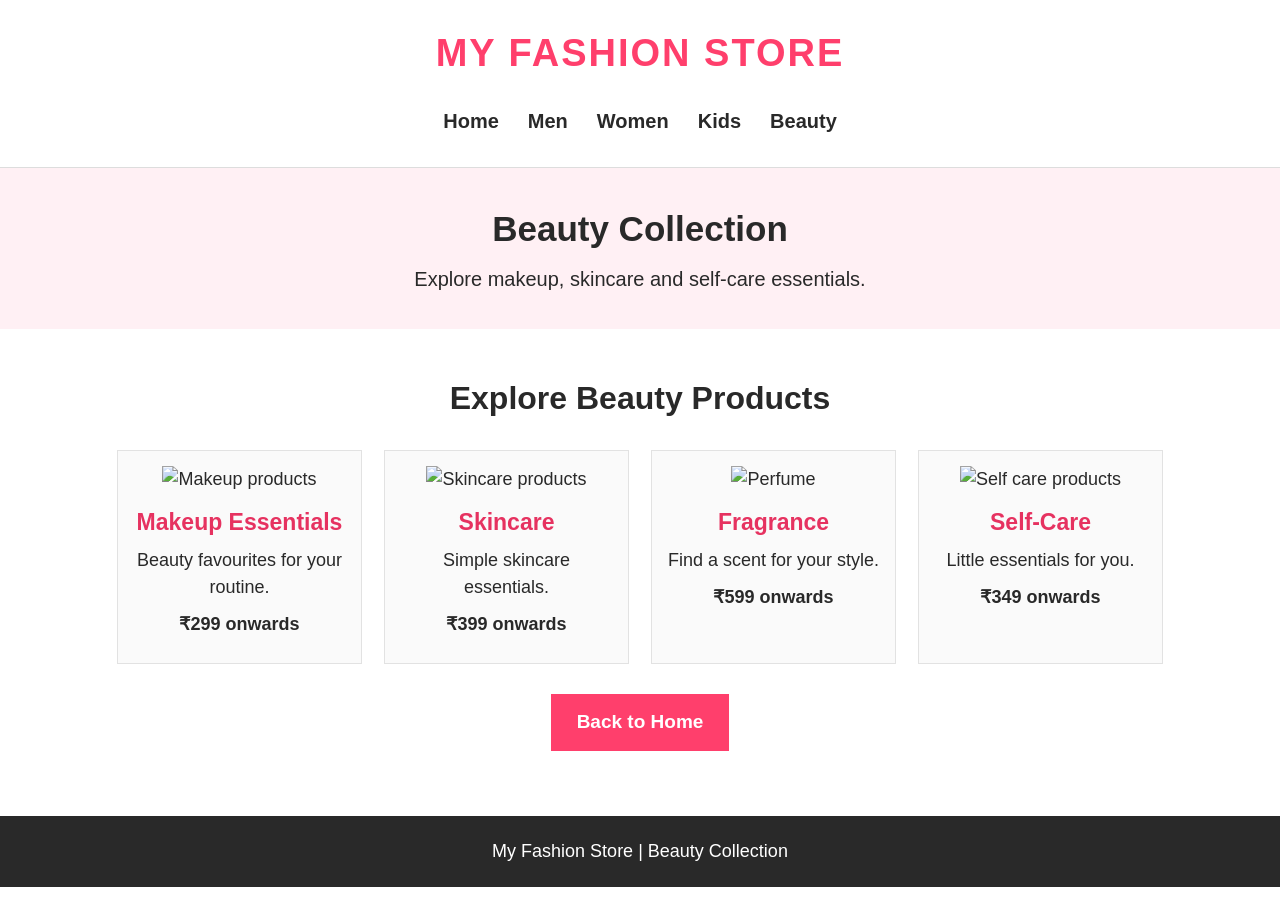
==== beauty.html @ 070bb487 "Add files via upload" ====
<!DOCTYPE html>
<html lang="en">
<head>
    <meta charset="UTF-8">
    <meta name="viewport" content="width=device-width, initial-scale=1.0">
    <title>Beauty Collection</title>
    <link rel="stylesheet" href="style.css">
</head>
<body>

<header>
    <h1>MY FASHION STORE</h1>
    <nav>
        <a href="index.html">Home</a>
        <a href="men.html">Men</a>
        <a href="women.html">Women</a>
        <a href="kids.html">Kids</a>
        <a href="beauty.html">Beauty</a>
    </nav>
</header>

<section class="collection-intro">
    <h2>Beauty Collection</h2>
    <p>Explore makeup, skincare and self-care essentials.</p>
</section>

<section class="collection">
    <h2>Explore Beauty Products</h2>

    <div class="product-list">
        <div class="product">
            <img src="https://images.unsplash.com/photo-1596462502278-27bfdc403348?auto=format&fit=crop&w=600&q=80" alt="Makeup products">
            <h3>Makeup Essentials</h3>
            <p>Beauty favourites for your routine.</p>
            <p class="price">₹299 onwards</p>
        </div>

        <div class="product">
            <img src="https://images.unsplash.com/photo-1608248543803-ba4f8c70ae0b?auto=format&fit=crop&w=600&q=80" alt="Skincare products">
            <h3>Skincare</h3>
            <p>Simple skincare essentials.</p>
            <p class="price">₹399 onwards</p>
        </div>

        <div class="product">
            <img src="https://images.unsplash.com/photo-1608571423902-eed4a5ad8108?auto=format&fit=crop&w=600&q=80" alt="Perfume">
            <h3>Fragrance</h3>
            <p>Find a scent for your style.</p>
            <p class="price">₹599 onwards</p>
        </div>

        <div class="product">
            <img src="https://images.unsplash.com/photo-1571781926291-c477ebfd024b?auto=format&fit=crop&w=600&q=80" alt="Self care products">
            <h3>Self-Care</h3>
            <p>Little essentials for you.</p>
            <p class="price">₹349 onwards</p>
        </div>
    </div>

    <p style="margin-top: 30px;">
        <a class="shop-button" href="index.html">Back to Home</a>
    </p>
</section>

<footer>
    <p>My Fashion Store | Beauty Collection</p>
</footer>

</body>
</html>
---- style.css ----
* {
    margin: 0;
    padding: 0;
    box-sizing: border-box;
}

body {
    font-family: Arial, sans-serif;
    background-color: #ffffff;
    color: #292929;
    font-size: 18px;
    line-height: 1.5;
}

/* Header */

header {
    background-color: white;
    padding: 25px 18px;
    text-align: center;
    border-bottom: 1px solid #dddddd;
}

header h1 {
    color: #ff3f6c;
    font-size: 38px;
    letter-spacing: 2px;
    margin-bottom: 18px;
}

/* Navigation */

nav a {
    display: inline-block;
    text-decoration: none;
    color: #292929;
    margin: 6px 12px;
    font-size: 20px;
    font-weight: bold;
}

nav a:hover {
    color: #ff3f6c;
}

/* Home Banner */

.welcome {
    background-color: #fff0f4;
    text-align: center;
    padding: 40px 20px;
}

.welcome h2 {
    font-size: 36px;
    margin-bottom: 12px;
}

.welcome p {
    font-size: 21px;
    margin-bottom: 20px;
}

.hero-image {
    width: 88%;
    height: 350px;
    object-fit: cover;
    margin: 10px 0 20px;
}

.shop-button {
    display: inline-block;
    background-color: #ff3f6c;
    color: white;
    padding: 14px 26px;
    text-decoration: none;
    font-size: 19px;
    font-weight: bold;
}

.shop-button:hover {
    background-color: #d92d57;
}

/* Categories and Products */

.categories,
.collection {
    padding: 45px 22px;
    text-align: center;
}

.categories h2,
.collection h2 {
    font-size: 32px;
    margin-bottom: 28px;
}

.category-list,
.product-list {
    display: flex;
    justify-content: center;
    gap: 22px;
    flex-wrap: wrap;
}

.category,
.product {
    background-color: #fafafa;
    border: 1px solid #e2e2e2;
    padding: 15px;
    width: 245px;
    text-align: center;
}

.category img {
    width: 100%;
    height: 200px;
    object-fit: cover;
    margin-bottom: 12px;
}

.product img {
    width: 100%;
    height: 250px;
    object-fit: cover;
    margin-bottom: 12px;
}

.category h3,
.product h3 {
    color: #e63260;
    font-size: 23px;
    margin-bottom: 8px;
}

.category p,
.product p {
    font-size: 18px;
    margin-bottom: 10px;
}

.category a,
.product a {
    color: #292929;
    font-weight: bold;
}

.price {
    font-weight: bold;
    font-size: 19px;
}

/* Collection Heading */

.collection-intro {
    background-color: #fff0f4;
    text-align: center;
    padding: 35px 18px;
}

.collection-intro h2 {
    font-size: 35px;
    margin-bottom: 8px;
}

.collection-intro p {
    font-size: 20px;
}

/* Footer */

footer {
    background-color: #292929;
    color: white;
    text-align: center;
    padding: 22px;
    margin-top: 20px;
}

footer a {
    color: white;
}

/* Mobile Screen */

@media (max-width: 600px) {
    header h1 {
        font-size: 29px;
    }

    nav a {
        font-size: 17px;
        margin: 5px 8px;
    }

    .hero-image {
        width: 100%;
        height: 230px;
    }

    .category,
    .product {
        width: 100%;
        max-width: 340px;
    }
}
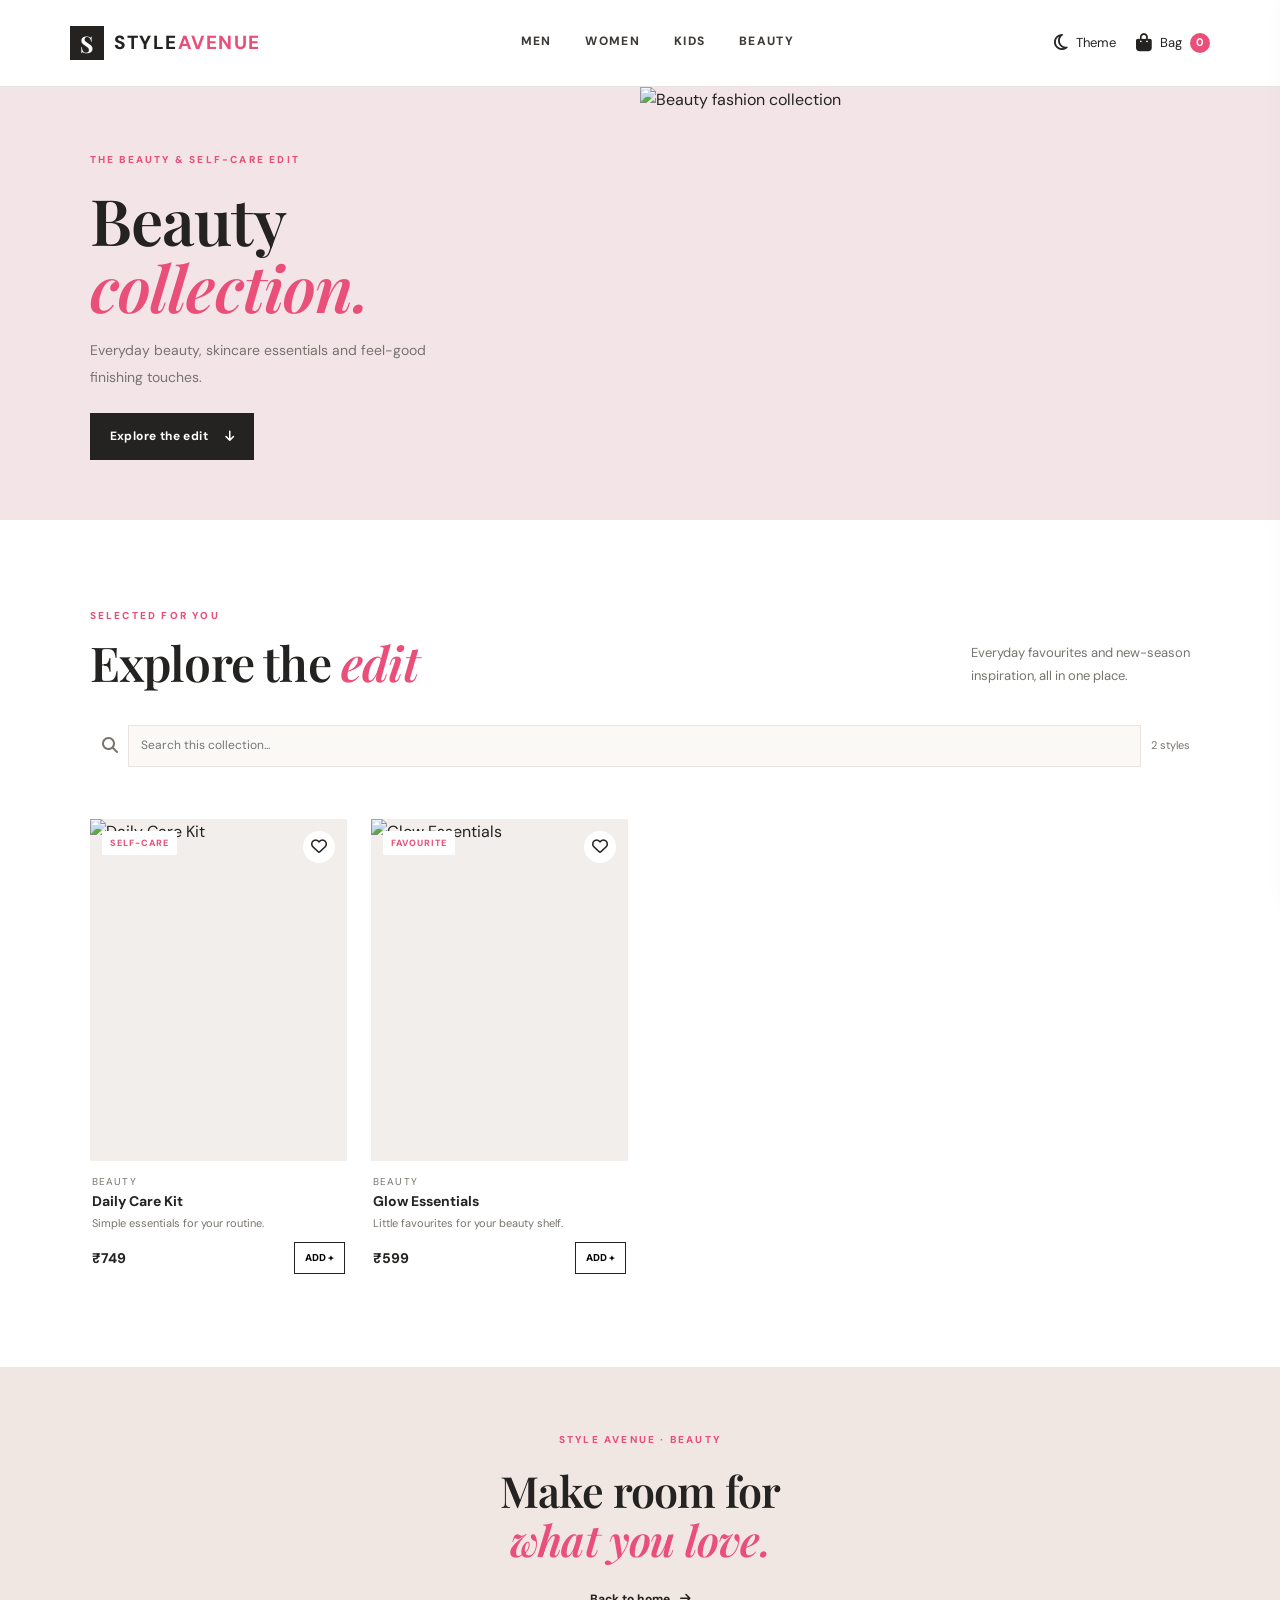
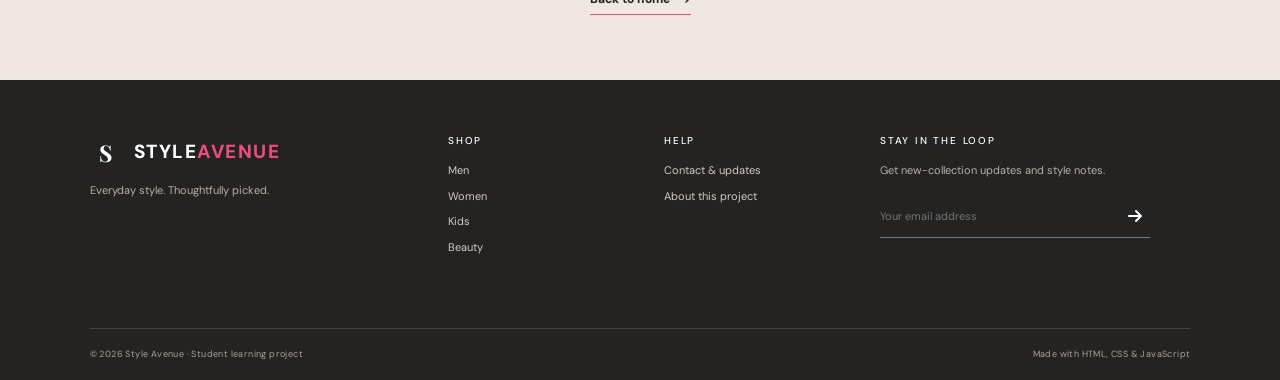
==== commit 5fd2ad79: "Updated Myntra Clone with CSS and JavaScript" ====
--- a/beauty.html
+++ b/beauty.html
@@ -1,71 +1,108 @@
-
-<!DOCTYPE html>
-<html lang="en">
-<head>
-    <meta charset="UTF-8">
-    <meta name="viewport" content="width=device-width, initial-scale=1.0">
-    <title>Beauty Collection</title>
-    <link rel="stylesheet" href="style.css">
-</head>
-<body>
-
-<header>
-    <h1>MY FASHION STORE</h1>
-    <nav>
-        <a href="index.html">Home</a>
-        <a href="men.html">Men</a>
-        <a href="women.html">Women</a>
-        <a href="kids.html">Kids</a>
-        <a href="beauty.html">Beauty</a>
-    </nav>
-</header>
-
-<section class="collection-intro">
-    <h2>Beauty Collection</h2>
-    <p>Explore makeup, skincare and self-care essentials.</p>
-</section>
-
-<section class="collection">
-    <h2>Explore Beauty Products</h2>
-
-    <div class="product-list">
-        <div class="product">
-            <img src="https://images.unsplash.com/photo-1596462502278-27bfdc403348?auto=format&fit=crop&w=600&q=80" alt="Makeup products">
-            <h3>Makeup Essentials</h3>
-            <p>Beauty favourites for your routine.</p>
-            <p class="price">₹299 onwards</p>
-        </div>
-
-        <div class="product">
-            <img src="https://images.unsplash.com/photo-1608248543803-ba4f8c70ae0b?auto=format&fit=crop&w=600&q=80" alt="Skincare products">
-            <h3>Skincare</h3>
-            <p>Simple skincare essentials.</p>
-            <p class="price">₹399 onwards</p>
-        </div>
-
-        <div class="product">
-            <img src="https://images.unsplash.com/photo-1608571423902-eed4a5ad8108?auto=format&fit=crop&w=600&q=80" alt="Perfume">
-            <h3>Fragrance</h3>
-            <p>Find a scent for your style.</p>
-            <p class="price">₹599 onwards</p>
-        </div>
-
-        <div class="product">
-            <img src="https://images.unsplash.com/photo-1571781926291-c477ebfd024b?auto=format&fit=crop&w=600&q=80" alt="Self care products">
-            <h3>Self-Care</h3>
-            <p>Little essentials for you.</p>
-            <p class="price">₹349 onwards</p>
-        </div>
-    </div>
-
-    <p style="margin-top: 30px;">
-        <a class="shop-button" href="index.html">Back to Home</a>
-    </p>
-</section>
-
-<footer>
-    <p>My Fashion Store | Beauty Collection</p>
-</footer>
-
-</body>
-</html>
+<!DOCTYPE html>
+<html lang="en">
+
+<head>
+  <meta charset="UTF-8">
+  <meta name="viewport" content="width=device-width, initial-scale=1.0">
+  <meta name="description"
+    content="Explore thoughtfully selected fashion, everyday essentials and beauty at Style Avenue.">
+  <link rel="preconnect" href="https://fonts.googleapis.com">
+  <link rel="preconnect" href="https://fonts.gstatic.com" crossorigin>
+  <link
+    href="https://fonts.googleapis.com/css2?family=DM+Sans:wght@400;500;600;700;800&family=Playfair+Display:wght@600;700&display=swap"
+    rel="stylesheet">
+  <link rel="stylesheet" href="https://cdnjs.cloudflare.com/ajax/libs/font-awesome/6.5.2/css/all.min.css">
+  <link href="https://cdn.jsdelivr.net/npm/bootstrap@5.3.3/dist/css/bootstrap.min.css" rel="stylesheet">
+  <link rel="stylesheet" href="style.css">
+  <title>Beauty | Style Avenue</title>
+</head>
+
+<body data-page="beauty">
+  <header class="site-header">
+    <div class="top-line container-fluid">
+      <a class="brand" href="index.html" aria-label="Style Avenue home"><span
+          class="brand-mark">S</span><span>STYLE<span class="brand-accent">AVENUE</span></span></a>
+      <nav class="main-nav" aria-label="Main navigation">
+        <a href="men.html">MEN</a><a href="women.html">WOMEN</a><a href="kids.html">KIDS</a><a
+          href="beauty.html">BEAUTY</a>
+      </nav>
+      <div class="header-actions"><button class="icon-action" id="themeButton" type="button"
+          aria-label="Change theme"><i class="fa-regular fa-moon"></i><span>Theme</span></button><button
+          class="icon-action cart-action" id="cartButton" type="button"><i
+            class="fa-solid fa-bag-shopping"></i><span>Bag</span><b id="cartCount">0</b></button></div>
+    </div>
+    <div class="mobile-nav"><a href="index.html">Home</a><a href="men.html">Men</a><a href="women.html">Women</a><a
+        href="kids.html">Kids</a><a href="beauty.html">Beauty</a></div>
+  </header>
+  <main>
+    <section class="collection-hero collection-beauty">
+      <div class="collection-hero-copy">
+        <p class="eyebrow">THE BEAUTY & SELF-CARE EDIT</p>
+        <h1>Beauty<br><em>collection.</em></h1>
+        <p>Everyday beauty, skincare essentials and feel-good finishing touches.</p><a class="primary-button"
+          href="#collection-products">Explore the edit <i class="fa-solid fa-arrow-down"></i></a>
+      </div>
+      <div class="collection-hero-image"><img
+          src="https://images.unsplash.com/photo-1596462502278-27bfdc403348?auto=format&fit=crop&w=1100&q=85"
+          alt="Beauty fashion collection"></div>
+    </section>
+    <section class="collection-products section-wrap" id="collection-products">
+      <div class="section-heading">
+        <div>
+          <p class="eyebrow">SELECTED FOR YOU</p>
+          <h2>Explore the <em>edit</em></h2>
+        </div>
+        <p>Everyday favourites and new-season<br>inspiration, all in one place.</p>
+      </div>
+      <div class="filter-bar"><label for="productSearch"><i class="fa-solid fa-magnifying-glass"></i></label><input
+          id="productSearch" type="search" placeholder="Search this collection..."><span class="result-count"
+          id="resultCount"></span></div>
+      <div class="product-grid row g-4" id="productGrid"></div>
+      <p class="no-results" id="noResults">No products match your search. Try another word.</p>
+    </section>
+    <section class="collection-note">
+      <p class="eyebrow">STYLE AVENUE · BEAUTY</p>
+      <h2>Make room for<br><em>what you love.</em></h2><a class="text-link" href="index.html">Back to home <i
+          class="fa-solid fa-arrow-right"></i></a>
+    </section>
+  </main>
+  <footer class="site-footer">
+    <div class="footer-main container-fluid">
+      <div><a class="brand footer-brand" href="index.html"><span class="brand-mark">S</span><span>STYLE<span
+              class="brand-accent">AVENUE</span></span></a>
+        <p>Everyday style. Thoughtfully picked.</p>
+      </div>
+      <div>
+        <h3>SHOP</h3><a href="men.html">Men</a><a href="women.html">Women</a><a href="kids.html">Kids</a><a
+          href="beauty.html">Beauty</a>
+      </div>
+      <div>
+        <h3>HELP</h3><a href="#newsletter">Contact & updates</a><a href="#footer-note">About this project</a>
+      </div>
+      <div>
+        <h3>STAY IN THE LOOP</h3>
+        <p>Get new-collection updates and style notes.</p>
+        <form id="newsletterForm" class="newsletter-form"><label class="visually-hidden" for="emailInput">Email
+            address</label><input id="emailInput" type="email" placeholder="Your email address" required><button
+            type="submit" aria-label="Subscribe"><i class="fa-solid fa-arrow-right"></i></button></form>
+        <p id="formMessage" class="form-message" aria-live="polite"></p>
+      </div>
+    </div>
+    <div class="footer-bottom" id="footer-note"><span>© 2026 Style Avenue · Student learning project</span><span>Made
+        with HTML, CSS & JavaScript</span></div>
+  </footer>
+  <div class="toast" id="toast" role="status" aria-live="polite"></div>
+  <div class="cart-panel" id="cartPanel" aria-label="Shopping bag">
+    <div class="cart-panel-head">
+      <h2>Your Bag</h2><button id="closeCart" aria-label="Close bag"><i class="fa-solid fa-xmark"></i></button>
+    </div>
+    <div id="cartItems">
+      <p class="empty-cart">Your bag is waiting for something lovely.</p>
+    </div>
+    <div class="cart-total"><span>Subtotal</span><strong id="cartTotal">₹0</strong></div>
+    <p class="demo-note">Demo bag only — checkout and payment are not enabled.</p>
+  </div>
+  <script src="script.js"></script>
+</body>
+
+</html>
--- a/style.css
+++ b/style.css
@@ -1,208 +1,1167 @@
-
-* {
-    margin: 0;
-    padding: 0;
-    box-sizing: border-box;
-}
-
-body {
-    font-family: Arial, sans-serif;
-    background-color: #ffffff;
-    color: #292929;
-    font-size: 18px;
-    line-height: 1.5;
-}
-
-/* Header */
-
-header {
-    background-color: white;
-    padding: 25px 18px;
-    text-align: center;
-    border-bottom: 1px solid #dddddd;
-}
-
-header h1 {
-    color: #ff3f6c;
-    font-size: 38px;
-    letter-spacing: 2px;
-    margin-bottom: 18px;
-}
-
-/* Navigation */
-
-nav a {
-    display: inline-block;
-    text-decoration: none;
-    color: #292929;
-    margin: 6px 12px;
-    font-size: 20px;
-    font-weight: bold;
-}
-
-nav a:hover {
-    color: #ff3f6c;
-}
-
-/* Home Banner */
-
-.welcome {
-    background-color: #fff0f4;
-    text-align: center;
-    padding: 40px 20px;
-}
-
-.welcome h2 {
-    font-size: 36px;
-    margin-bottom: 12px;
-}
-
-.welcome p {
-    font-size: 21px;
-    margin-bottom: 20px;
-}
-
-.hero-image {
-    width: 88%;
-    height: 350px;
-    object-fit: cover;
-    margin: 10px 0 20px;
-}
-
-.shop-button {
-    display: inline-block;
-    background-color: #ff3f6c;
-    color: white;
-    padding: 14px 26px;
-    text-decoration: none;
-    font-size: 19px;
-    font-weight: bold;
-}
-
-.shop-button:hover {
-    background-color: #d92d57;
-}
-
-/* Categories and Products */
-
-.categories,
-.collection {
-    padding: 45px 22px;
-    text-align: center;
-}
-
-.categories h2,
-.collection h2 {
-    font-size: 32px;
-    margin-bottom: 28px;
-}
-
-.category-list,
-.product-list {
-    display: flex;
-    justify-content: center;
-    gap: 22px;
-    flex-wrap: wrap;
-}
-
-.category,
-.product {
-    background-color: #fafafa;
-    border: 1px solid #e2e2e2;
-    padding: 15px;
-    width: 245px;
-    text-align: center;
-}
-
-.category img {
-    width: 100%;
-    height: 200px;
-    object-fit: cover;
-    margin-bottom: 12px;
-}
-
-.product img {
-    width: 100%;
-    height: 250px;
-    object-fit: cover;
-    margin-bottom: 12px;
-}
-
-.category h3,
-.product h3 {
-    color: #e63260;
-    font-size: 23px;
-    margin-bottom: 8px;
-}
-
-.category p,
-.product p {
-    font-size: 18px;
-    margin-bottom: 10px;
-}
-
-.category a,
-.product a {
-    color: #292929;
-    font-weight: bold;
-}
-
-.price {
-    font-weight: bold;
-    font-size: 19px;
-}
-
-/* Collection Heading */
-
-.collection-intro {
-    background-color: #fff0f4;
-    text-align: center;
-    padding: 35px 18px;
-}
-
-.collection-intro h2 {
-    font-size: 35px;
-    margin-bottom: 8px;
-}
-
-.collection-intro p {
-    font-size: 20px;
-}
-
-/* Footer */
-
-footer {
-    background-color: #292929;
-    color: white;
-    text-align: center;
-    padding: 22px;
-    margin-top: 20px;
-}
-
-footer a {
-    color: white;
-}
-
-/* Mobile Screen */
-
-@media (max-width: 600px) {
-    header h1 {
-        font-size: 29px;
-    }
-
-    nav a {
-        font-size: 17px;
-        margin: 5px 8px;
-    }
-
-    .hero-image {
-        width: 100%;
-        height: 230px;
-    }
-
-    .category,
-    .product {
-        width: 100%;
-        max-width: 340px;
-    }
-}
+/* STYLE AVENUE — shared stylesheet */
+/* Universal selector and element selectors */
+* {
+    margin: 0;
+    padding: 0;
+    box-sizing: border-box;
+}
+
+:root {
+    --ink: #242321;
+    --muted: #77736e;
+    --paper: #fbf9f6;
+    --pink: #e94f78;
+    --rose: #f8e8e9;
+    --line: #e9e4df;
+    --serif: 'Playfair Display', Georgia, serif;
+}
+
+html {
+    scroll-behavior: smooth;
+}
+
+body {
+    font-family: 'DM Sans', Arial, sans-serif;
+    color: var(--ink);
+    background: var(--paper);
+    font-size: 16px;
+    line-height: 1.6;
+}
+
+a {
+    color: inherit;
+    text-decoration: none;
+}
+
+img {
+    display: block;
+    max-width: 100%;
+}
+
+button,
+input {
+    font: inherit;
+}
+
+button {
+    cursor: pointer;
+}
+
+/* Group selector */
+h1,
+h2,
+h3,
+p {
+    margin-top: 0;
+}
+
+.container-fluid {
+    padding-left: 5.5%;
+    padding-right: 5.5%;
+}
+
+.site-header {
+    background: rgba(255, 255, 255, .96);
+    border-bottom: 1px solid var(--line);
+    position: relative;
+    z-index: 5;
+}
+
+.top-line {
+    min-height: 86px;
+    display: flex;
+    align-items: center;
+    justify-content: space-between;
+    gap: 24px;
+}
+
+.brand {
+    display: inline-flex;
+    align-items: center;
+    gap: 10px;
+    font-size: 19px;
+    font-weight: 800;
+    letter-spacing: 1.5px;
+    white-space: nowrap;
+}
+
+.brand-mark {
+    width: 34px;
+    height: 34px;
+    display: inline-grid;
+    place-items: center;
+    background: var(--ink);
+    color: white;
+    font-family: var(--serif);
+    font-size: 23px;
+    font-weight: 700;
+}
+
+.brand-accent {
+    color: var(--pink);
+}
+
+.main-nav {
+    display: flex;
+    flex-grow: 1;
+    align-items: center;
+    justify-content: center;
+    gap: 34px;
+}
+
+/* Descendant selector and ID selector */
+.site-header nav a {
+    transition: color .2s;
+}
+
+#footer-note {
+    letter-spacing: .4px;
+}
+
+.main-nav a {
+    color: #3d3a37;
+    font-size: 12px;
+    font-weight: 800;
+    letter-spacing: 1.3px;
+    padding: 32px 0;
+    border-bottom: 2px solid transparent;
+}
+
+.main-nav a:hover,
+.main-nav a:focus {
+    color: var(--pink);
+    border-color: var(--pink);
+}
+
+.header-actions {
+    display: flex;
+    flex-shrink: 0;
+    align-items: center;
+    gap: 20px;
+}
+
+.icon-action {
+    border: 0;
+    background: transparent;
+    color: var(--ink);
+    display: flex;
+    align-items: center;
+    gap: 8px;
+    font-size: 13px;
+}
+
+.icon-action i {
+    font-size: 18px;
+}
+
+.cart-action b {
+    background: var(--pink);
+    color: white;
+    border-radius: 50%;
+    min-width: 20px;
+    height: 20px;
+    display: inline-grid;
+    place-items: center;
+    font-size: 11px;
+}
+
+.mobile-nav {
+    display: none;
+}
+
+.hero-section {
+    display: grid;
+    grid-template-columns: .88fr 1.12fr;
+    min-height: 570px;
+    background: #f2e8e4;
+}
+
+.hero-copy {
+    padding: 80px 8% 65px 12%;
+    align-self: center;
+}
+
+.eyebrow {
+    color: var(--pink);
+    font-size: 10px;
+    font-weight: 800;
+    letter-spacing: 2.2px;
+    margin-bottom: 18px;
+}
+
+.eyebrow span {
+    display: inline-block;
+    width: 25px;
+    height: 1px;
+    background: var(--pink);
+    vertical-align: middle;
+    margin-right: 8px;
+}
+
+h1,
+h2 {
+    font-family: var(--serif);
+    font-weight: 600;
+    letter-spacing: -.8px;
+}
+
+.hero-copy h1 {
+    font-size: clamp(48px, 5.4vw, 76px);
+    line-height: 1.08;
+    margin-bottom: 22px;
+}
+
+h1 em,
+h2 em {
+    color: var(--pink);
+    font-weight: 600;
+}
+
+.hero-description {
+    color: #68615d;
+    max-width: 390px;
+    font-size: 15px;
+    line-height: 1.9;
+    margin-bottom: 27px;
+}
+
+.hero-buttons {
+    display: flex;
+    align-items: center;
+    gap: 24px;
+    flex-wrap: wrap;
+}
+
+.primary-button {
+    display: inline-flex;
+    align-items: center;
+    gap: 17px;
+    padding: 14px 20px;
+    background: var(--ink);
+    color: white;
+    font-size: 12px;
+    font-weight: 700;
+    letter-spacing: .4px;
+    transition: .2s;
+}
+
+.primary-button:hover {
+    background: var(--pink);
+    color: white;
+}
+
+.text-link {
+    display: inline-flex;
+    align-items: center;
+    gap: 10px;
+    color: var(--ink);
+    font-size: 12px;
+    font-weight: 800;
+    border-bottom: 1px solid var(--pink);
+    padding-bottom: 5px;
+}
+
+.text-link:hover {
+    color: var(--pink);
+}
+
+.hero-proof {
+    display: flex;
+    gap: 22px;
+    margin-top: 45px;
+    color: #756e69;
+    font-size: 10px;
+    font-weight: 700;
+    flex-wrap: wrap;
+}
+
+.hero-proof i {
+    color: var(--pink);
+    margin-right: 5px;
+}
+
+.hero-visual {
+    min-height: 570px;
+    position: relative;
+    overflow: hidden;
+}
+
+.hero-visual img {
+    width: 100%;
+    height: 100%;
+    object-fit: cover;
+    object-position: center 35%;
+}
+
+.hero-sticker {
+    position: absolute;
+    right: 7%;
+    bottom: 12%;
+    width: 112px;
+    height: 112px;
+    border-radius: 50%;
+    background: #fff;
+    display: flex;
+    flex-direction: column;
+    justify-content: center;
+    align-items: center;
+    transform: rotate(9deg);
+    box-shadow: 0 8px 25px rgba(0, 0, 0, .08);
+}
+
+.hero-sticker strong {
+    font-family: var(--serif);
+    font-size: 25px;
+    line-height: 1.2;
+}
+
+.hero-sticker span {
+    color: var(--pink);
+    font-size: 9px;
+    letter-spacing: 2px;
+    font-weight: 800;
+}
+
+.hero-caption {
+    position: absolute;
+    bottom: 20px;
+    left: 25px;
+    color: white;
+    font-size: 9px;
+    letter-spacing: 2px;
+    text-shadow: 0 1px 5px #333;
+}
+
+.ticker {
+    flex-direction: row;
+    align-content: center;
+    min-height: 53px;
+    background: var(--pink);
+    color: white;
+    display: flex;
+    justify-content: space-evenly;
+    align-items: center;
+    gap: 12px;
+    font-size: 10px;
+    font-weight: 800;
+    letter-spacing: 2px;
+    flex-wrap: wrap;
+    padding: 10px;
+}
+
+.ticker i {
+    font-size: 8px;
+}
+
+.section-wrap {
+    padding: 88px 7%;
+}
+
+.section-heading {
+    display: flex;
+    align-items: end;
+    justify-content: space-between;
+    gap: 25px;
+    margin-bottom: 34px;
+}
+
+.section-heading .eyebrow {
+    margin-bottom: 10px;
+}
+
+.section-heading h2 {
+    font-size: clamp(34px, 4vw, 48px);
+    margin: 0;
+    line-height: 1.2;
+}
+
+.section-heading>p {
+    color: var(--muted);
+    font-size: 13px;
+    line-height: 1.8;
+    margin-bottom: 4px;
+}
+
+.category-grid {
+    display: grid;
+    grid-template-columns: repeat(4, 1fr);
+    gap: 16px;
+}
+
+.category-tile {
+    position: relative;
+    height: 390px;
+    overflow: hidden;
+    background: #e9e3df;
+    color: white;
+}
+
+.category-tile:after {
+    content: '';
+    position: absolute;
+    inset: 35% 0 0;
+    background: linear-gradient(transparent, rgba(0, 0, 0, .62));
+}
+
+.category-tile img {
+    width: 100%;
+    height: 100%;
+    object-fit: cover;
+    transition: transform .5s;
+}
+
+.category-tile:hover img {
+    transform: scale(1.06);
+}
+
+.tile-number {
+    position: absolute;
+    top: 17px;
+    left: 17px;
+    z-index: 1;
+    font-size: 9px;
+    letter-spacing: 1.5px;
+}
+
+.tile-label {
+    align-self: end;
+    position: absolute;
+    bottom: 20px;
+    left: 20px;
+    right: 18px;
+    z-index: 1;
+    display: flex;
+    flex-direction: column;
+}
+
+.tile-label small {
+    font-size: 8px;
+    letter-spacing: 2px;
+}
+
+.tile-label strong {
+    font-family: var(--serif);
+    font-size: 29px;
+    font-weight: 600;
+}
+
+.tile-label i {
+    position: absolute;
+    right: 0;
+    bottom: 7px;
+    font-size: 14px;
+}
+
+.home-feature {
+    display: grid;
+    grid-template-columns: 1.05fr .95fr;
+    background: #eee8e2;
+    min-height: 430px;
+}
+
+.feature-image {
+    min-height: 430px;
+    overflow: hidden;
+}
+
+.feature-image img {
+    width: 100%;
+    height: 100%;
+    object-fit: cover;
+}
+
+.feature-copy {
+    padding: 65px 12%;
+    align-self: center;
+}
+
+.feature-copy h2 {
+    font-size: clamp(38px, 4vw, 54px);
+    line-height: 1.15;
+    margin-bottom: 18px;
+}
+
+.feature-copy>p:not(.eyebrow) {
+    color: var(--muted);
+    font-size: 14px;
+    line-height: 1.9;
+    margin-bottom: 25px;
+    max-width: 390px;
+}
+
+.product-section {
+    background: #fff;
+}
+
+.filter-bar {
+    display: flex;
+    align-items: center;
+    gap: 10px;
+    margin-bottom: 28px;
+    flex-wrap: wrap;
+}
+
+.filter-bar>label {
+    color: var(--muted);
+    padding-left: 12px;
+}
+
+.filter-bar input {
+    border: 1px solid var(--line);
+    background: var(--paper);
+    min-width: 220px;
+    flex: 1;
+    padding: 10px 12px;
+    outline: none;
+    font-size: 12px;
+}
+
+.filter-bar input:focus {
+    border-color: var(--pink);
+}
+
+.filter-chip {
+    background: white;
+    border: 1px solid var(--line);
+    padding: 9px 15px;
+    color: #625d58;
+    font-size: 11px;
+}
+
+.filter-chip.active,
+.filter-chip:hover {
+    background: var(--ink);
+    color: white;
+    border-color: var(--ink);
+}
+
+.product-grid {
+    margin-top: 0;
+}
+
+.product-card {
+    border: 0;
+    background: transparent;
+    height: 100%;
+}
+
+.product-image-wrap {
+    position: relative;
+    overflow: hidden;
+    background: #f1eeeb;
+    aspect-ratio: 3 / 4;
+}
+
+.product-image-wrap img {
+    width: 100%;
+    height: 100%;
+    object-fit: cover;
+    transition: transform .4s;
+}
+
+.product-card:hover .product-image-wrap img {
+    transform: scale(1.045);
+}
+
+.product-tag {
+    position: absolute;
+    top: 12px;
+    left: 12px;
+    padding: 5px 8px;
+    background: white;
+    color: var(--pink);
+    font-size: 9px;
+    font-weight: 800;
+    letter-spacing: 1px;
+}
+
+.wishlist-button {
+    position: absolute;
+    right: 12px;
+    top: 12px;
+    width: 32px;
+    height: 32px;
+    border: 0;
+    border-radius: 50%;
+    background: white;
+    color: var(--ink);
+}
+
+.wishlist-button.active {
+    color: var(--pink);
+}
+
+.product-info {
+    padding: 13px 2px 5px;
+}
+
+.product-category {
+    color: var(--muted);
+    font-size: 10px;
+    text-transform: uppercase;
+    letter-spacing: 1.2px;
+    margin-bottom: 3px;
+}
+
+.product-info h3 {
+    font-size: 14px;
+    font-weight: 700;
+    margin-bottom: 5px;
+}
+
+.product-description {
+    color: var(--muted);
+    font-size: 11px;
+    margin-bottom: 9px;
+}
+
+.product-bottom {
+    display: flex;
+    align-items: center;
+    justify-content: space-between;
+    gap: 8px;
+}
+
+.product-price {
+    font-size: 14px;
+    font-weight: 800;
+}
+
+.add-button {
+    border: 1px solid var(--ink);
+    background: transparent;
+    padding: 7px 10px;
+    font-size: 10px;
+    font-weight: 800;
+}
+
+.add-button:hover {
+    background: var(--ink);
+    color: white;
+}
+
+.no-results {
+    display: none;
+    color: var(--muted);
+    text-align: center;
+    padding: 30px;
+    font-size: 13px;
+}
+
+.editorial-strip {
+    background: #e9e2dc;
+    display: grid;
+    grid-template-columns: 1fr 1fr;
+    min-height: 390px;
+}
+
+.editorial-copy {
+    padding: 60px 12%;
+    align-self: center;
+}
+
+.editorial-copy h2 {
+    font-size: 48px;
+    line-height: 1.15;
+}
+
+.editorial-text {
+    max-width: 400px;
+    color: #716a64;
+    font-size: 13px;
+    line-height: 1.9;
+    margin: 18px 0 0;
+}
+
+.editorial-strip>img {
+    width: 100%;
+    height: 390px;
+    object-fit: cover;
+}
+
+/* Collection pages */
+.collection-hero {
+    display: grid;
+    grid-template-columns: 1fr 1fr;
+    min-height: 390px;
+    background: #f0e6e2;
+}
+
+.collection-hero-copy {
+    padding: 65px 8% 60px 14%;
+    align-self: center;
+}
+
+.collection-hero h1 {
+    font-size: clamp(46px, 5vw, 68px);
+    line-height: 1.05;
+    margin-bottom: 17px;
+}
+
+.collection-hero-copy>p:not(.eyebrow) {
+    color: var(--muted);
+    max-width: 390px;
+    font-size: 14px;
+    line-height: 1.9;
+    margin-bottom: 22px;
+}
+
+.collection-hero-image {
+    min-height: 390px;
+    overflow: hidden;
+}
+
+.collection-hero-image img {
+    width: 100%;
+    height: 100%;
+    object-fit: cover;
+}
+
+.collection-men {
+    background: #e8e9e6;
+}
+
+.collection-kids {
+    background: #f3e8df;
+}
+
+.collection-beauty {
+    background: #f3e5e7;
+}
+
+.collection-products {
+    background: white;
+}
+
+.result-count {
+    color: var(--muted);
+    font-size: 11px;
+    margin-left: auto;
+}
+
+.collection-note {
+    background: #f0e6e2;
+    text-align: center;
+    padding: 65px 20px;
+}
+
+.collection-note h2 {
+    font-size: 43px;
+    line-height: 1.15;
+    margin-bottom: 20px;
+}
+
+/* Float property: editorial side note on wide screens */
+.style-tip {
+    float: right;
+    width: 30%;
+    margin: 0 0 18px 24px;
+    padding: 18px;
+    background: rgba(233, 79, 120, .08);
+    border-left: 3px solid var(--pink);
+}
+
+.site-footer {
+    background: #252321;
+    color: white;
+    padding: 55px 7% 0;
+}
+
+.footer-main {
+    display: grid;
+    grid-template-columns: 1.25fr .7fr .7fr 1.2fr;
+    gap: 35px;
+    padding: 0 0 45px;
+}
+
+.footer-brand {
+    color: white;
+}
+
+.footer-main p {
+    color: #b7b0aa;
+    font-size: 11px;
+    margin-top: 12px;
+}
+
+.footer-main h3 {
+    font-size: 10px;
+    letter-spacing: 1.8px;
+    margin-bottom: 15px;
+}
+
+.footer-main>div>a:not(.brand) {
+    display: block;
+    color: #d0cbc6;
+    font-size: 11px;
+    margin: 8px 0;
+}
+
+.newsletter-form {
+    display: flex;
+    border-bottom: 1px solid #777;
+    max-width: 270px;
+}
+
+.newsletter-form input {
+    flex: 1;
+    min-width: 0;
+    background: transparent;
+    border: 0;
+    outline: 0;
+    color: white;
+    padding: 10px 0;
+    font-size: 11px;
+}
+
+.newsletter-form button {
+    background: transparent;
+    color: white;
+    border: 0;
+    padding: 8px;
+}
+
+.form-message {
+    min-height: 17px;
+    color: #f5a5b8 !important;
+}
+
+.footer-bottom {
+    border-top: 1px solid #484441;
+    padding: 18px 0;
+    display: flex;
+    justify-content: space-between;
+    gap: 15px;
+    color: #aaa39d;
+    font-size: 9px;
+    letter-spacing: .4px;
+}
+
+/* Visibility property is used for the accessible hidden label */
+.visually-hidden {
+    position: absolute;
+    width: 1px;
+    height: 1px;
+    padding: 0;
+    margin: -1px;
+    overflow: hidden;
+    clip: rect(0, 0, 0, 0);
+    white-space: nowrap;
+    border: 0;
+}
+
+.toast {
+    position: fixed;
+    bottom: 22px;
+    left: 50%;
+    transform: translate(-50%, 20px);
+    background: var(--ink);
+    color: white;
+    padding: 12px 20px;
+    font-size: 12px;
+    opacity: 0;
+    visibility: hidden;
+    transition: .25s;
+    z-index: 20;
+}
+
+.toast.show {
+    opacity: 1;
+    visibility: visible;
+    transform: translate(-50%, 0);
+}
+
+.cart-panel {
+    position: fixed;
+    top: 0;
+    right: -420px;
+    width: min(390px, 100%);
+    height: 100vh;
+    background: white;
+    z-index: 30;
+    padding: 25px;
+    box-shadow: -8px 0 35px rgba(0, 0, 0, .12);
+    transition: right .3s;
+    overflow-y: auto;
+}
+
+.cart-panel.open {
+    right: 0;
+}
+
+.cart-panel-head {
+    display: flex;
+    justify-content: space-between;
+    align-items: center;
+    border-bottom: 1px solid var(--line);
+    padding-bottom: 15px;
+}
+
+.cart-panel-head h2 {
+    font-size: 27px;
+}
+
+.cart-panel-head button {
+    background: transparent;
+    border: 0;
+    font-size: 20px;
+}
+
+.empty-cart {
+    color: var(--muted);
+    font-size: 13px;
+    padding: 30px 0;
+}
+
+.cart-row {
+    display: flex;
+    justify-content: space-between;
+    gap: 12px;
+    border-bottom: 1px solid var(--line);
+    padding: 14px 0;
+    font-size: 12px;
+}
+
+.cart-total {
+    display: flex;
+    justify-content: space-between;
+    padding: 18px 0;
+    font-size: 14px;
+}
+
+.demo-note {
+    color: var(--muted);
+    font-size: 10px;
+    background: var(--paper);
+    padding: 10px;
+}
+
+.dark-theme {
+    --ink: #f4efea;
+    --paper: #242321;
+    --muted: #b9b0a8;
+    --line: #49433f;
+    background: #242321;
+    color: #f4efea;
+}
+
+.dark-theme .site-header,
+.dark-theme .product-section,
+.dark-theme .product-card,
+.dark-theme .cart-panel {
+    background: #302d2a;
+    color: #f4efea;
+}
+
+.dark-theme .main-nav a,
+.dark-theme .icon-action {
+    color: #f4efea;
+}
+
+.dark-theme .filter-bar input,
+.dark-theme .filter-chip {
+    background: #393531;
+    color: #f4efea;
+    border-color: #5a514b;
+}
+
+.dark-theme .add-button {
+    color: #f4efea;
+    border-color: #f4efea;
+}
+
+/* Responsive layout */
+@media (max-width: 900px) {
+    .main-nav {
+        gap: 16px;
+    }
+
+    .hero-copy {
+        padding-left: 8%;
+    }
+
+    .category-grid {
+        grid-template-columns: repeat(2, 1fr);
+    }
+
+    .category-tile {
+        height: 340px;
+    }
+
+    .footer-main {
+        grid-template-columns: repeat(2, 1fr);
+    }
+
+    .collection-hero-copy {
+        padding-left: 8%;
+    }
+}
+
+@media (max-width: 600px) {
+    .ticker {
+        flex-wrap: wrap;
+        justify-content: center;
+    }
+
+    .container-fluid {
+        padding-left: 5%;
+        padding-right: 5%;
+    }
+
+    .top-line {
+        min-height: 70px;
+    }
+
+    .brand {
+        font-size: 15px;
+    }
+
+    .brand-mark {
+        width: 30px;
+        height: 30px;
+    }
+
+    .main-nav {
+        display: none;
+    }
+
+    .header-actions {
+        gap: 13px;
+    }
+
+    .icon-action span {
+        display: none;
+    }
+
+    .mobile-nav {
+        display: flex;
+        justify-content: space-around;
+        gap: 5px;
+        padding: 11px 4px;
+        border-top: 1px solid var(--line);
+    }
+
+    .mobile-nav a {
+        font-size: 10px;
+        font-weight: 800;
+    }
+
+    .hero-section,
+    .home-feature,
+    .editorial-strip,
+    .collection-hero {
+        grid-template-columns: 1fr;
+    }
+
+    .hero-copy {
+        padding: 55px 7% 38px;
+    }
+
+    .hero-visual {
+        min-height: 360px;
+        height: 360px;
+    }
+
+    .hero-proof {
+        margin-top: 28px;
+    }
+
+    .ticker {
+        font-size: 8px;
+    }
+
+    .section-wrap {
+        padding: 58px 6%;
+    }
+
+    .section-heading {
+        align-items: flex-start;
+        flex-direction: column;
+        gap: 12px;
+    }
+
+    .section-heading h2 {
+        font-size: 36px;
+    }
+
+    .category-grid {
+        grid-template-columns: repeat(2, 1fr);
+        gap: 9px;
+    }
+
+    .category-tile {
+        height: 260px;
+    }
+
+    .tile-label {
+        left: 12px;
+        bottom: 13px;
+    }
+
+    .tile-label strong {
+        font-size: 23px;
+    }
+
+    .tile-number {
+        top: 12px;
+        left: 12px;
+    }
+
+    .feature-image {
+        min-height: 280px;
+        height: 280px;
+    }
+
+    .feature-copy {
+        padding: 45px 7%;
+    }
+
+    .editorial-copy {
+        padding: 45px 7%;
+    }
+
+    .editorial-copy h2 {
+        font-size: 39px;
+    }
+
+    .editorial-strip>img {
+        height: 280px;
+    }
+
+    .collection-hero-copy {
+        padding: 50px 7%;
+    }
+
+    .collection-hero-image {
+        min-height: 300px;
+        height: 300px;
+    }
+
+    .filter-bar input {
+        min-width: 100%;
+        order: 2;
+    }
+
+    .filter-bar>label {
+        padding-left: 0;
+    }
+
+    .filter-chip {
+        padding: 8px 11px;
+    }
+
+    .footer-main {
+        grid-template-columns: 1fr 1fr;
+        gap: 28px 18px;
+    }
+
+    .footer-bottom {
+        flex-direction: column;
+    }
+
+    .style-tip {
+        float: none;
+        width: 100%;
+        margin: 15px 0;
+    }
+}
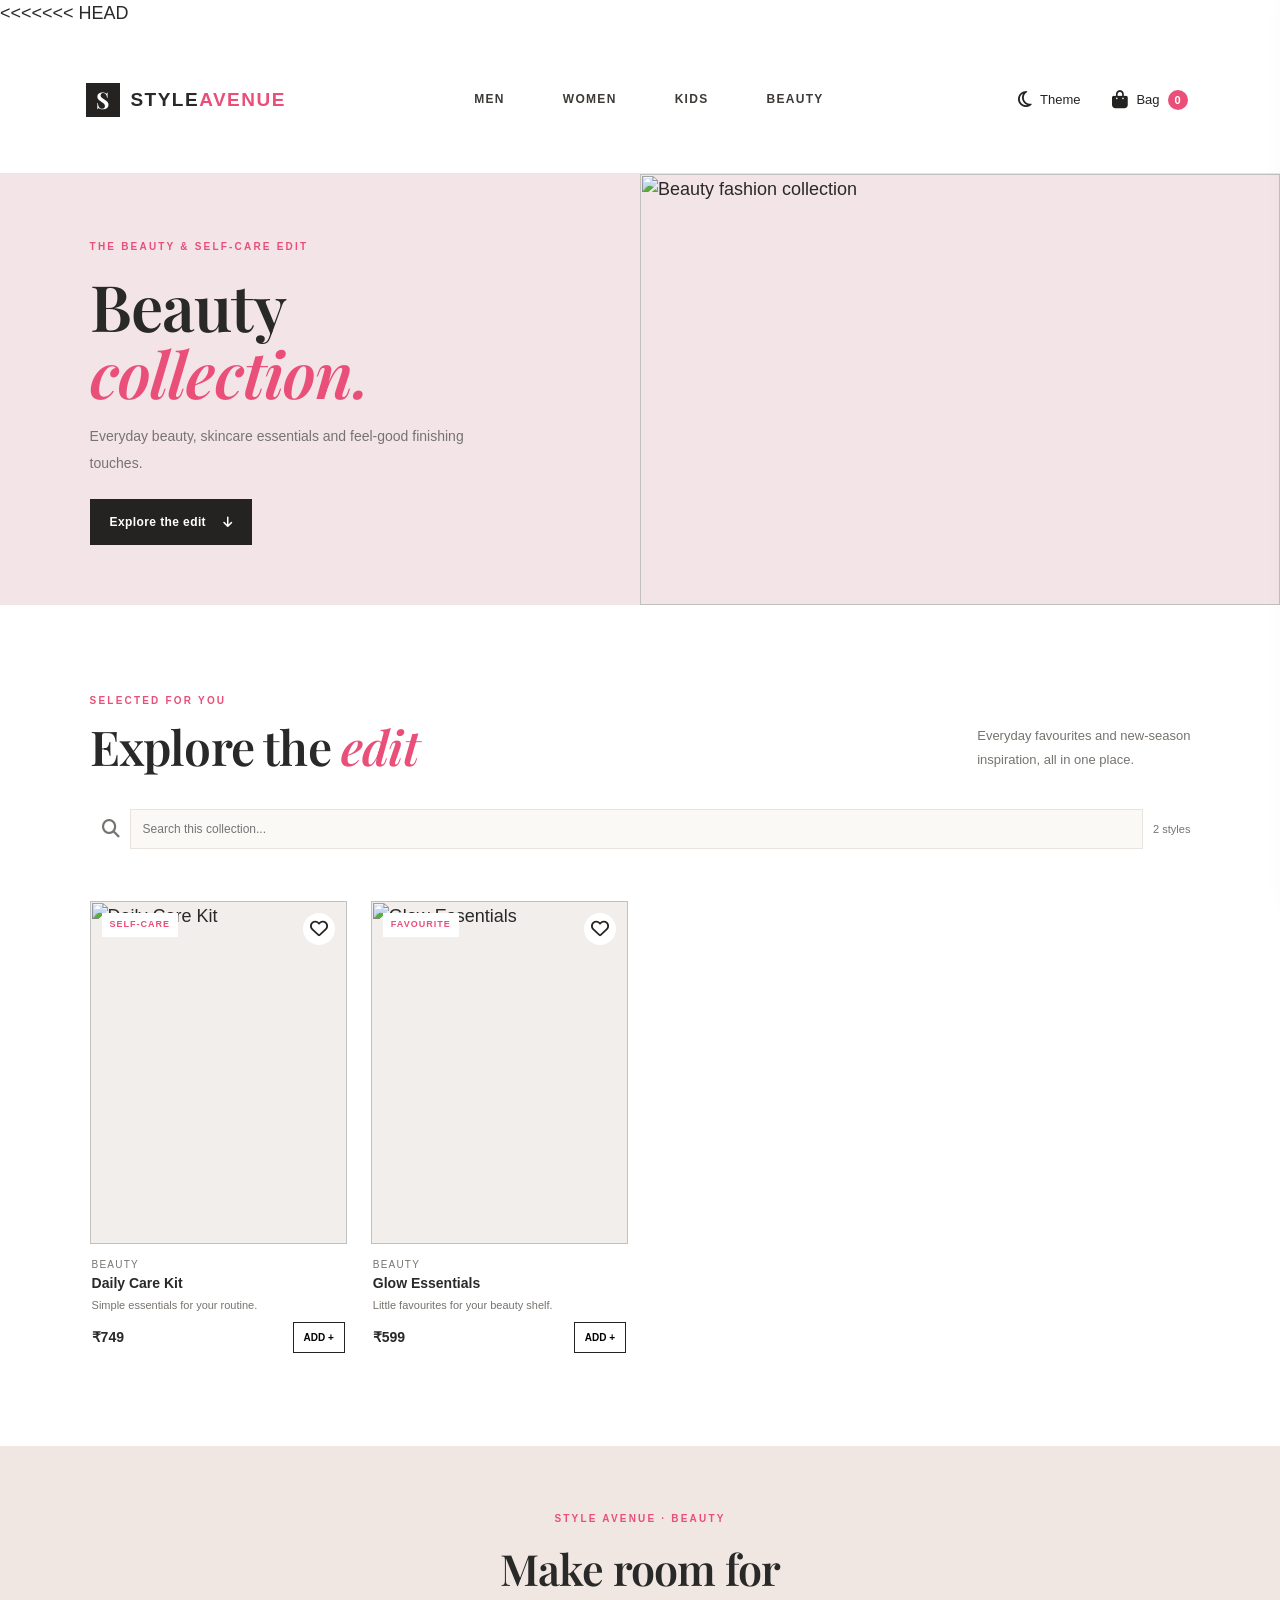
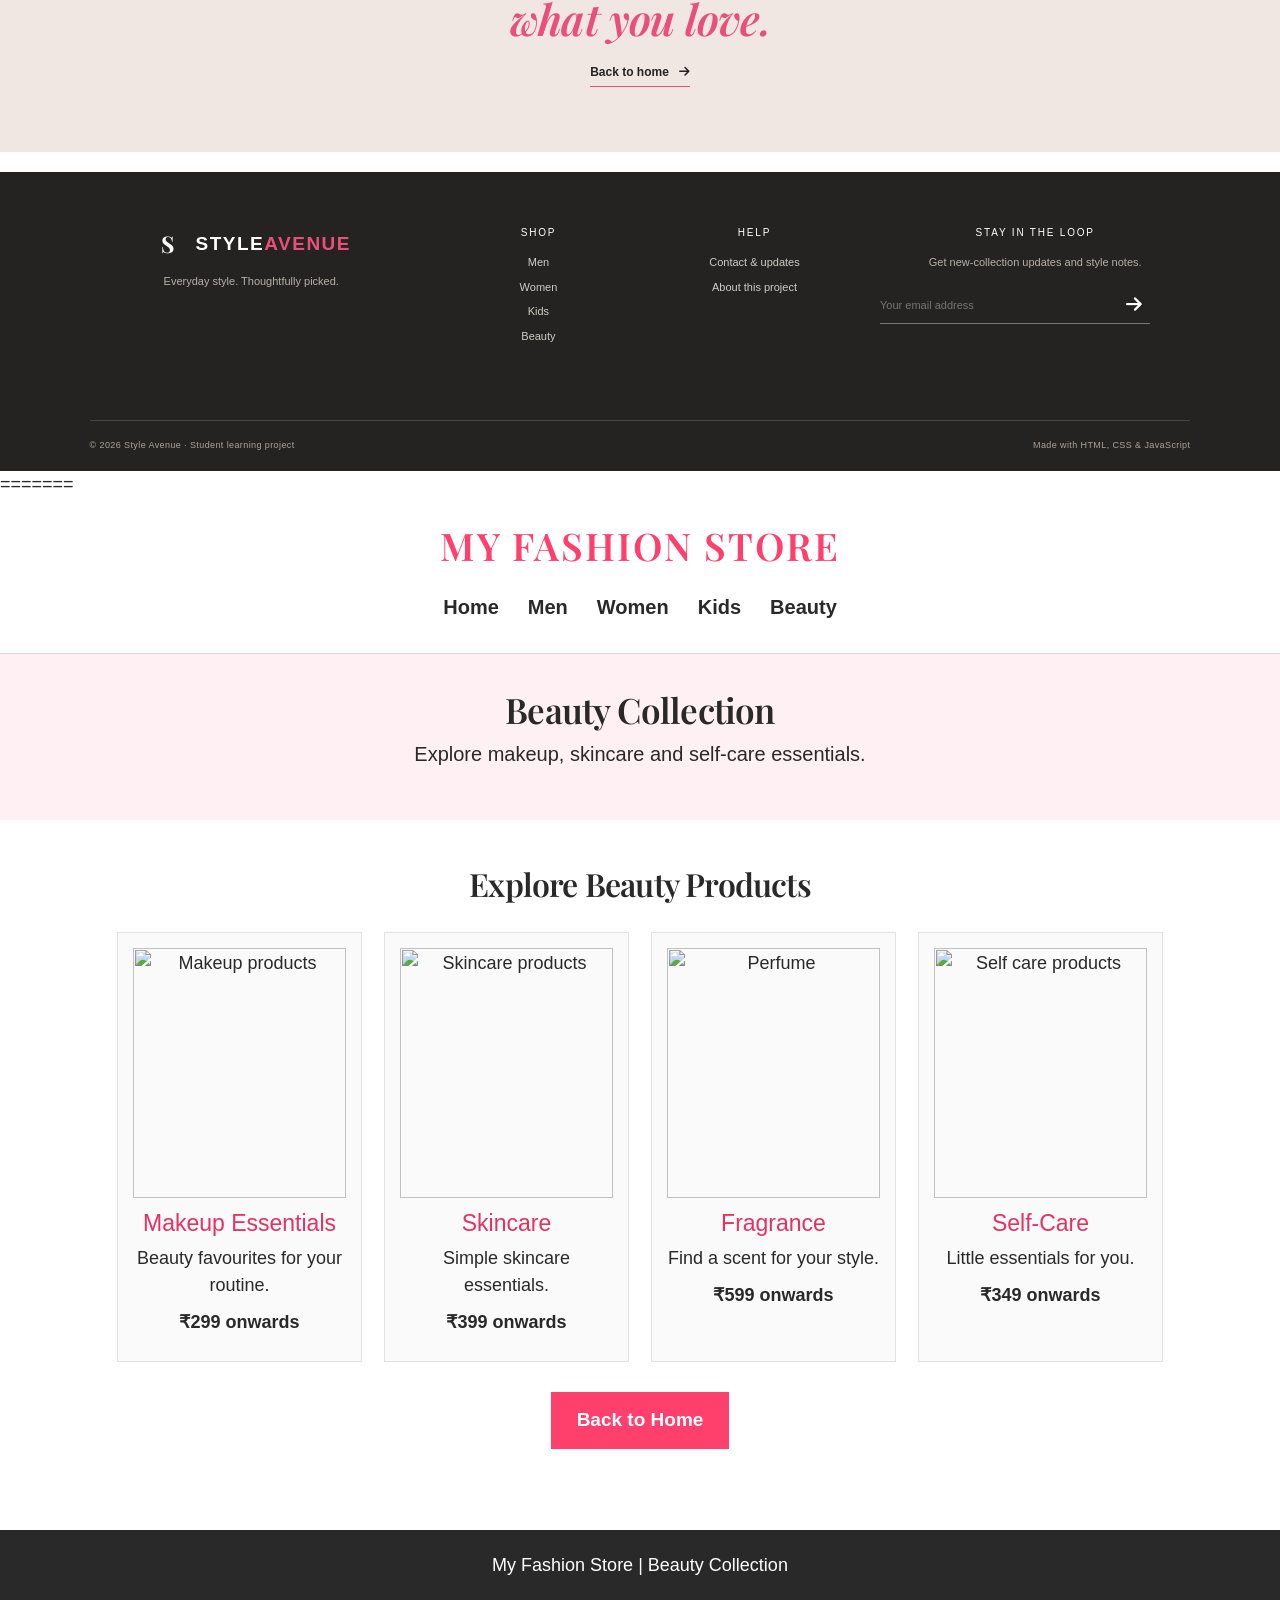
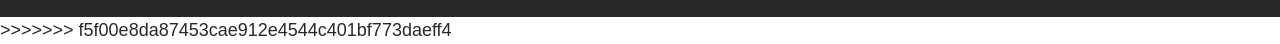
==== commit bd87540a: "Merge branch 'main' of https://github.com/shriyasrivastava99-png/Myntra-Clone-SRDT" ====
--- a/beauty.html
+++ b/beauty.html
@@ -1,3 +1,4 @@
+<<<<<<< HEAD
 <!DOCTYPE html>
 <html lang="en">
 
@@ -105,4 +106,77 @@
   <script src="script.js"></script>
 </body>
 
-</html>+</html>
+=======
+ 
+<!DOCTYPE html>
+<html lang="en">
+<head>
+    <meta charset="UTF-8">
+    <meta name="viewport" content="width=device-width, initial-scale=1.0">
+    <title>Beauty Collection</title>
+    <link rel="stylesheet" href="style.css">
+</head>
+<body>
+
+<header>
+    <h1>MY FASHION STORE</h1>
+    <nav>
+        <a href="index.html">Home</a>
+        <a href="men.html">Men</a>
+        <a href="women.html">Women</a>
+        <a href="kids.html">Kids</a>
+        <a href="beauty.html">Beauty</a>
+    </nav>
+</header>
+
+<section class="collection-intro">
+    <h2>Beauty Collection</h2>
+    <p>Explore makeup, skincare and self-care essentials.</p>
+</section>
+
+<section class="collection">
+    <h2>Explore Beauty Products</h2>
+
+    <div class="product-list">
+        <div class="product">
+            <img src="https://images.unsplash.com/photo-1596462502278-27bfdc403348?auto=format&fit=crop&w=600&q=80" alt="Makeup products">
+            <h3>Makeup Essentials</h3>
+            <p>Beauty favourites for your routine.</p>
+            <p class="price">₹299 onwards</p>
+        </div>
+
+        <div class="product">
+            <img src="https://images.unsplash.com/photo-1608248543803-ba4f8c70ae0b?auto=format&fit=crop&w=600&q=80" alt="Skincare products">
+            <h3>Skincare</h3>
+            <p>Simple skincare essentials.</p>
+            <p class="price">₹399 onwards</p>
+        </div>
+
+        <div class="product">
+            <img src="https://images.unsplash.com/photo-1608571423902-eed4a5ad8108?auto=format&fit=crop&w=600&q=80" alt="Perfume">
+            <h3>Fragrance</h3>
+            <p>Find a scent for your style.</p>
+            <p class="price">₹599 onwards</p>
+        </div>
+
+        <div class="product">
+            <img src="https://images.unsplash.com/photo-1571781926291-c477ebfd024b?auto=format&fit=crop&w=600&q=80" alt="Self care products">
+            <h3>Self-Care</h3>
+            <p>Little essentials for you.</p>
+            <p class="price">₹349 onwards</p>
+        </div>
+    </div>
+
+    <p style="margin-top: 30px;">
+        <a class="shop-button" href="index.html">Back to Home</a>
+    </p>
+</section>
+
+<footer>
+    <p>My Fashion Store | Beauty Collection</p>
+</footer>
+
+</body>
+</html>
+>>>>>>> f5f00e8da87453cae912e4544c401bf773daeff4
--- a/style.css
+++ b/style.css
@@ -1,3 +1,4 @@
+<<<<<<< HEAD
 /* STYLE AVENUE — shared stylesheet */
 /* Universal selector and element selectors */
 * {
@@ -1164,4 +1165,214 @@
         width: 100%;
         margin: 15px 0;
     }
-}+}
+=======
+   
+* {
+    margin: 0;
+    padding: 0;
+    box-sizing: border-box;
+}
+
+body {
+    font-family: Arial, sans-serif;
+    background-color: #ffffff;
+    color: #292929;
+    font-size: 18px;
+    line-height: 1.5;
+}
+
+/* Header */
+
+header {
+    background-color: white;
+    padding: 25px 18px;
+    text-align: center;
+    border-bottom: 1px solid #dddddd;
+}
+
+header h1 {
+    color: #ff3f6c;
+    font-size: 38px;
+    letter-spacing: 2px;
+    margin-bottom: 18px;
+}
+
+/* Navigation */
+
+nav a {
+    display: inline-block;
+    text-decoration: none;
+    color: #292929;
+    margin: 6px 12px;
+    font-size: 20px;
+    font-weight: bold;
+}
+
+nav a:hover {
+    color: #ff3f6c;
+}
+
+/* Home Banner */
+
+.welcome {
+    background-color: #fff0f4;
+    text-align: center;
+    padding: 40px 20px;
+}
+
+.welcome h2 {
+    font-size: 36px;
+    margin-bottom: 12px;
+}
+
+.welcome p {
+    font-size: 21px;
+    margin-bottom: 20px;
+}
+
+.hero-image {
+    width: 88%;
+    height: 350px;
+    object-fit: cover;
+    margin: 10px 0 20px;
+}
+
+.shop-button {
+    display: inline-block;
+    background-color: #ff3f6c;
+    color: white;
+    padding: 14px 26px;
+    text-decoration: none;
+    font-size: 19px;
+    font-weight: bold;
+}
+
+.shop-button:hover {
+    background-color: #d92d57;
+}
+
+/* Categories and Products */
+
+.categories,
+.collection {
+    padding: 45px 22px;
+    text-align: center;
+}
+
+.categories h2,
+.collection h2 {
+    font-size: 32px;
+    margin-bottom: 28px;
+}
+
+.category-list,
+.product-list {
+    display: flex;
+    justify-content: center;
+    gap: 22px;
+    flex-wrap: wrap;
+}
+
+.category,
+.product {
+    background-color: #fafafa;
+    border: 1px solid #e2e2e2;
+    padding: 15px;
+    width: 245px;
+    text-align: center;
+}
+
+.category img {
+    width: 100%;
+    height: 200px;
+    object-fit: cover;
+    margin-bottom: 12px;
+}
+
+.product img {
+    width: 100%;
+    height: 250px;
+    object-fit: cover;
+    margin-bottom: 12px;
+}
+
+.category h3,
+.product h3 {
+    color: #e63260;
+    font-size: 23px;
+    margin-bottom: 8px;
+}
+
+.category p,
+.product p {
+    font-size: 18px;
+    margin-bottom: 10px;
+}
+
+.category a,
+.product a {
+    color: #292929;
+    font-weight: bold;
+}
+
+.price {
+    font-weight: bold;
+    font-size: 19px;
+}
+
+/* Collection Heading */
+
+.collection-intro {
+    background-color: #fff0f4;
+    text-align: center;
+    padding: 35px 18px;
+}
+
+.collection-intro h2 {
+    font-size: 35px;
+    margin-bottom: 8px;
+}
+
+.collection-intro p {
+    font-size: 20px;
+}
+
+/* Footer */
+
+footer {
+    background-color: #292929;
+    color: white;
+    text-align: center;
+    padding: 22px;
+    margin-top: 20px;
+}
+
+footer a {
+    color: white;
+}
+
+/* Mobile Screen */
+
+@media (max-width: 600px) {
+    header h1 {
+        font-size: 29px;
+    }
+
+    nav a {
+        font-size: 17px;
+        margin: 5px 8px;
+    }
+
+    .hero-image {
+        width: 100%;
+        height: 230px;
+    }
+
+    .category,
+    .product {
+        width: 100%;
+        max-width: 340px;
+    }
+}
+>>>>>>> f5f00e8da87453cae912e4544c401bf773daeff4
--- a/style.css
+++ b/style.css
@@ -1,3 +1,4 @@
+<<<<<<< HEAD
 /* STYLE AVENUE — shared stylesheet */
 /* Universal selector and element selectors */
 * {
@@ -1164,4 +1165,214 @@
         width: 100%;
         margin: 15px 0;
     }
-}+}
+=======
+   
+* {
+    margin: 0;
+    padding: 0;
+    box-sizing: border-box;
+}
+
+body {
+    font-family: Arial, sans-serif;
+    background-color: #ffffff;
+    color: #292929;
+    font-size: 18px;
+    line-height: 1.5;
+}
+
+/* Header */
+
+header {
+    background-color: white;
+    padding: 25px 18px;
+    text-align: center;
+    border-bottom: 1px solid #dddddd;
+}
+
+header h1 {
+    color: #ff3f6c;
+    font-size: 38px;
+    letter-spacing: 2px;
+    margin-bottom: 18px;
+}
+
+/* Navigation */
+
+nav a {
+    display: inline-block;
+    text-decoration: none;
+    color: #292929;
+    margin: 6px 12px;
+    font-size: 20px;
+    font-weight: bold;
+}
+
+nav a:hover {
+    color: #ff3f6c;
+}
+
+/* Home Banner */
+
+.welcome {
+    background-color: #fff0f4;
+    text-align: center;
+    padding: 40px 20px;
+}
+
+.welcome h2 {
+    font-size: 36px;
+    margin-bottom: 12px;
+}
+
+.welcome p {
+    font-size: 21px;
+    margin-bottom: 20px;
+}
+
+.hero-image {
+    width: 88%;
+    height: 350px;
+    object-fit: cover;
+    margin: 10px 0 20px;
+}
+
+.shop-button {
+    display: inline-block;
+    background-color: #ff3f6c;
+    color: white;
+    padding: 14px 26px;
+    text-decoration: none;
+    font-size: 19px;
+    font-weight: bold;
+}
+
+.shop-button:hover {
+    background-color: #d92d57;
+}
+
+/* Categories and Products */
+
+.categories,
+.collection {
+    padding: 45px 22px;
+    text-align: center;
+}
+
+.categories h2,
+.collection h2 {
+    font-size: 32px;
+    margin-bottom: 28px;
+}
+
+.category-list,
+.product-list {
+    display: flex;
+    justify-content: center;
+    gap: 22px;
+    flex-wrap: wrap;
+}
+
+.category,
+.product {
+    background-color: #fafafa;
+    border: 1px solid #e2e2e2;
+    padding: 15px;
+    width: 245px;
+    text-align: center;
+}
+
+.category img {
+    width: 100%;
+    height: 200px;
+    object-fit: cover;
+    margin-bottom: 12px;
+}
+
+.product img {
+    width: 100%;
+    height: 250px;
+    object-fit: cover;
+    margin-bottom: 12px;
+}
+
+.category h3,
+.product h3 {
+    color: #e63260;
+    font-size: 23px;
+    margin-bottom: 8px;
+}
+
+.category p,
+.product p {
+    font-size: 18px;
+    margin-bottom: 10px;
+}
+
+.category a,
+.product a {
+    color: #292929;
+    font-weight: bold;
+}
+
+.price {
+    font-weight: bold;
+    font-size: 19px;
+}
+
+/* Collection Heading */
+
+.collection-intro {
+    background-color: #fff0f4;
+    text-align: center;
+    padding: 35px 18px;
+}
+
+.collection-intro h2 {
+    font-size: 35px;
+    margin-bottom: 8px;
+}
+
+.collection-intro p {
+    font-size: 20px;
+}
+
+/* Footer */
+
+footer {
+    background-color: #292929;
+    color: white;
+    text-align: center;
+    padding: 22px;
+    margin-top: 20px;
+}
+
+footer a {
+    color: white;
+}
+
+/* Mobile Screen */
+
+@media (max-width: 600px) {
+    header h1 {
+        font-size: 29px;
+    }
+
+    nav a {
+        font-size: 17px;
+        margin: 5px 8px;
+    }
+
+    .hero-image {
+        width: 100%;
+        height: 230px;
+    }
+
+    .category,
+    .product {
+        width: 100%;
+        max-width: 340px;
+    }
+}
+>>>>>>> f5f00e8da87453cae912e4544c401bf773daeff4
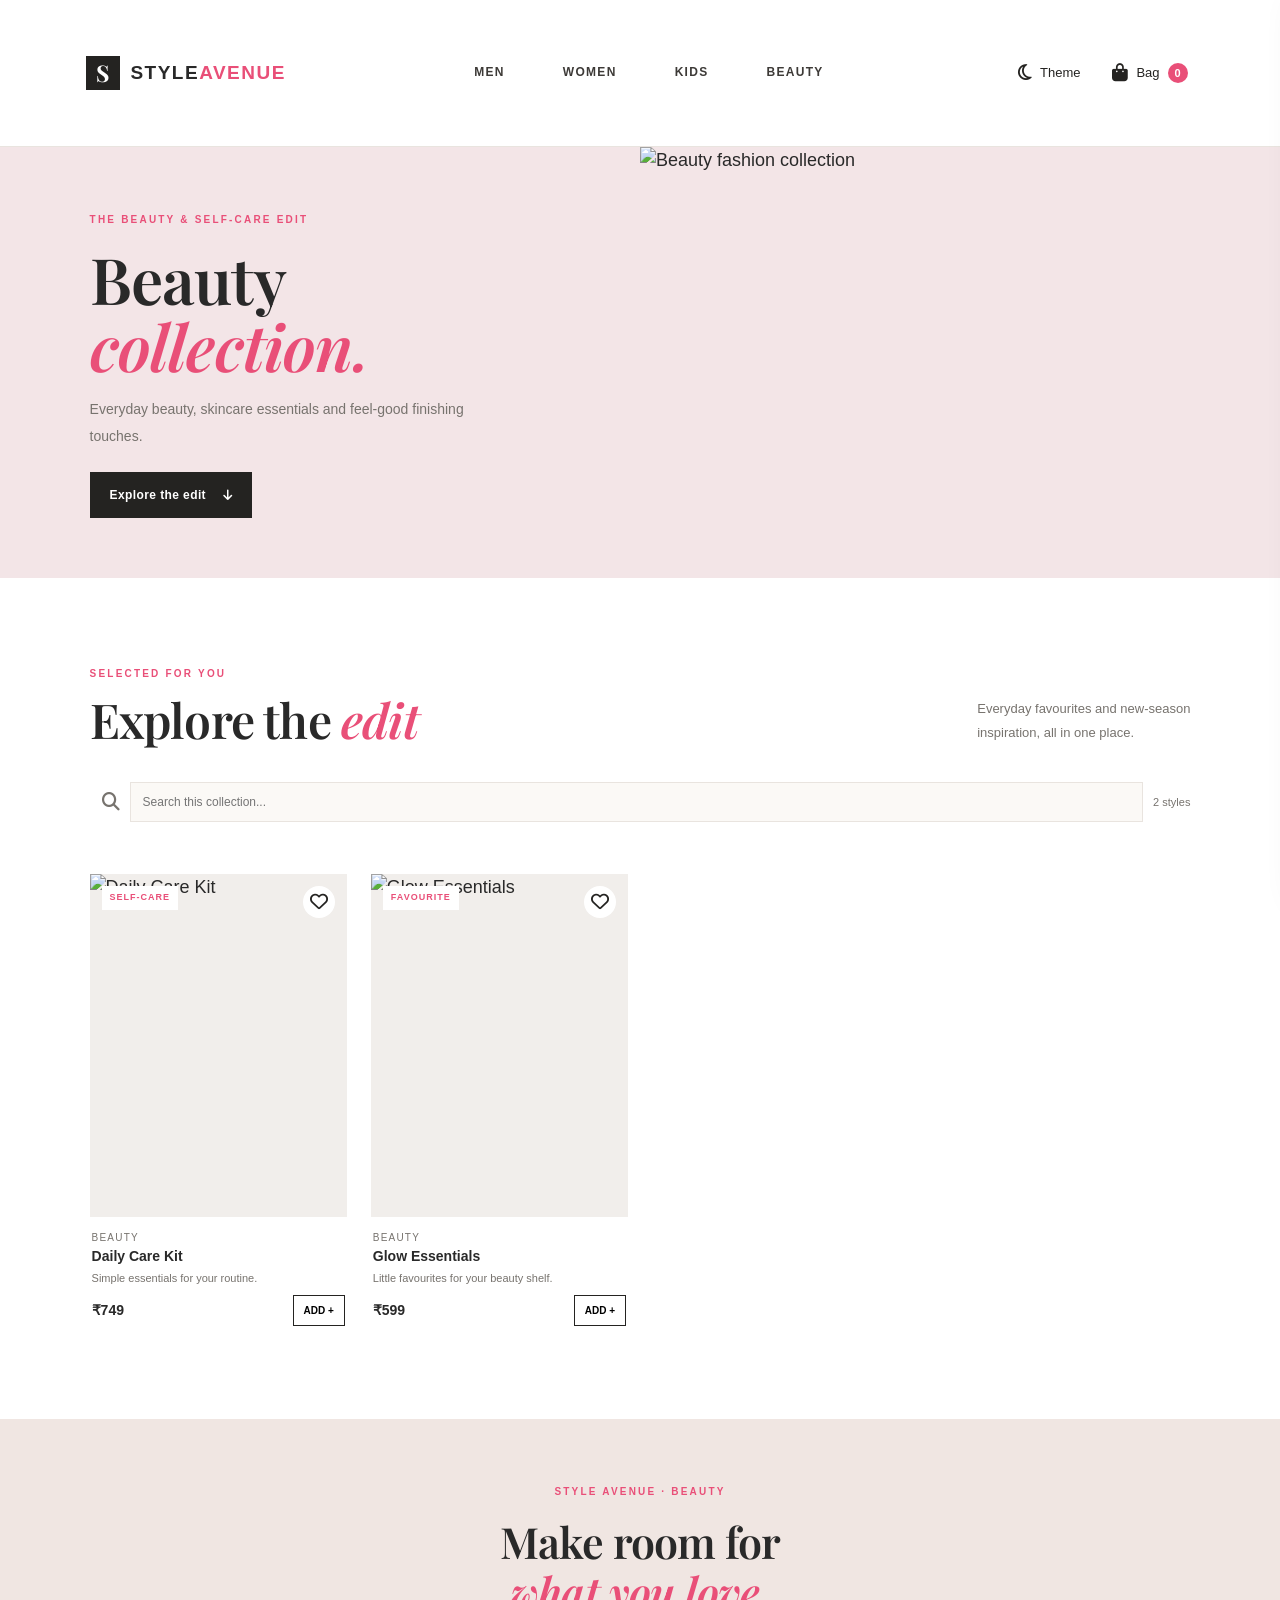
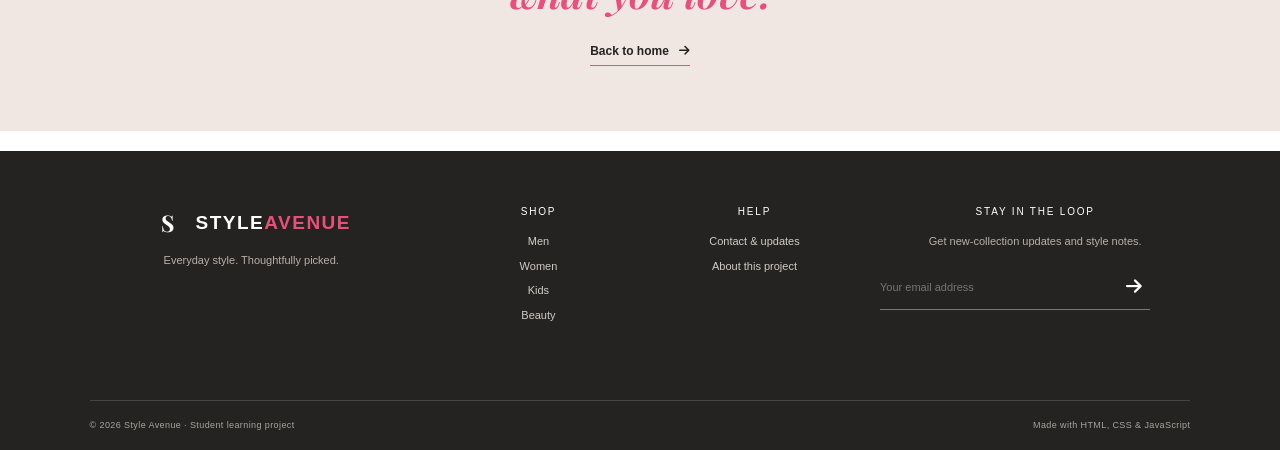
==== commit 0ee33dcf: "Updated Myntra Clone with CSS and JavaScript" ====
--- a/beauty.html
+++ b/beauty.html
@@ -1,4 +1,4 @@
-<<<<<<< HEAD
+
 <!DOCTYPE html>
 <html lang="en">
 
@@ -107,76 +107,3 @@
 </body>
 
 </html>
-=======
- 
-<!DOCTYPE html>
-<html lang="en">
-<head>
-    <meta charset="UTF-8">
-    <meta name="viewport" content="width=device-width, initial-scale=1.0">
-    <title>Beauty Collection</title>
-    <link rel="stylesheet" href="style.css">
-</head>
-<body>
-
-<header>
-    <h1>MY FASHION STORE</h1>
-    <nav>
-        <a href="index.html">Home</a>
-        <a href="men.html">Men</a>
-        <a href="women.html">Women</a>
-        <a href="kids.html">Kids</a>
-        <a href="beauty.html">Beauty</a>
-    </nav>
-</header>
-
-<section class="collection-intro">
-    <h2>Beauty Collection</h2>
-    <p>Explore makeup, skincare and self-care essentials.</p>
-</section>
-
-<section class="collection">
-    <h2>Explore Beauty Products</h2>
-
-    <div class="product-list">
-        <div class="product">
-            <img src="https://images.unsplash.com/photo-1596462502278-27bfdc403348?auto=format&fit=crop&w=600&q=80" alt="Makeup products">
-            <h3>Makeup Essentials</h3>
-            <p>Beauty favourites for your routine.</p>
-            <p class="price">₹299 onwards</p>
-        </div>
-
-        <div class="product">
-            <img src="https://images.unsplash.com/photo-1608248543803-ba4f8c70ae0b?auto=format&fit=crop&w=600&q=80" alt="Skincare products">
-            <h3>Skincare</h3>
-            <p>Simple skincare essentials.</p>
-            <p class="price">₹399 onwards</p>
-        </div>
-
-        <div class="product">
-            <img src="https://images.unsplash.com/photo-1608571423902-eed4a5ad8108?auto=format&fit=crop&w=600&q=80" alt="Perfume">
-            <h3>Fragrance</h3>
-            <p>Find a scent for your style.</p>
-            <p class="price">₹599 onwards</p>
-        </div>
-
-        <div class="product">
-            <img src="https://images.unsplash.com/photo-1571781926291-c477ebfd024b?auto=format&fit=crop&w=600&q=80" alt="Self care products">
-            <h3>Self-Care</h3>
-            <p>Little essentials for you.</p>
-            <p class="price">₹349 onwards</p>
-        </div>
-    </div>
-
-    <p style="margin-top: 30px;">
-        <a class="shop-button" href="index.html">Back to Home</a>
-    </p>
-</section>
-
-<footer>
-    <p>My Fashion Store | Beauty Collection</p>
-</footer>
-
-</body>
-</html>
->>>>>>> f5f00e8da87453cae912e4544c401bf773daeff4
